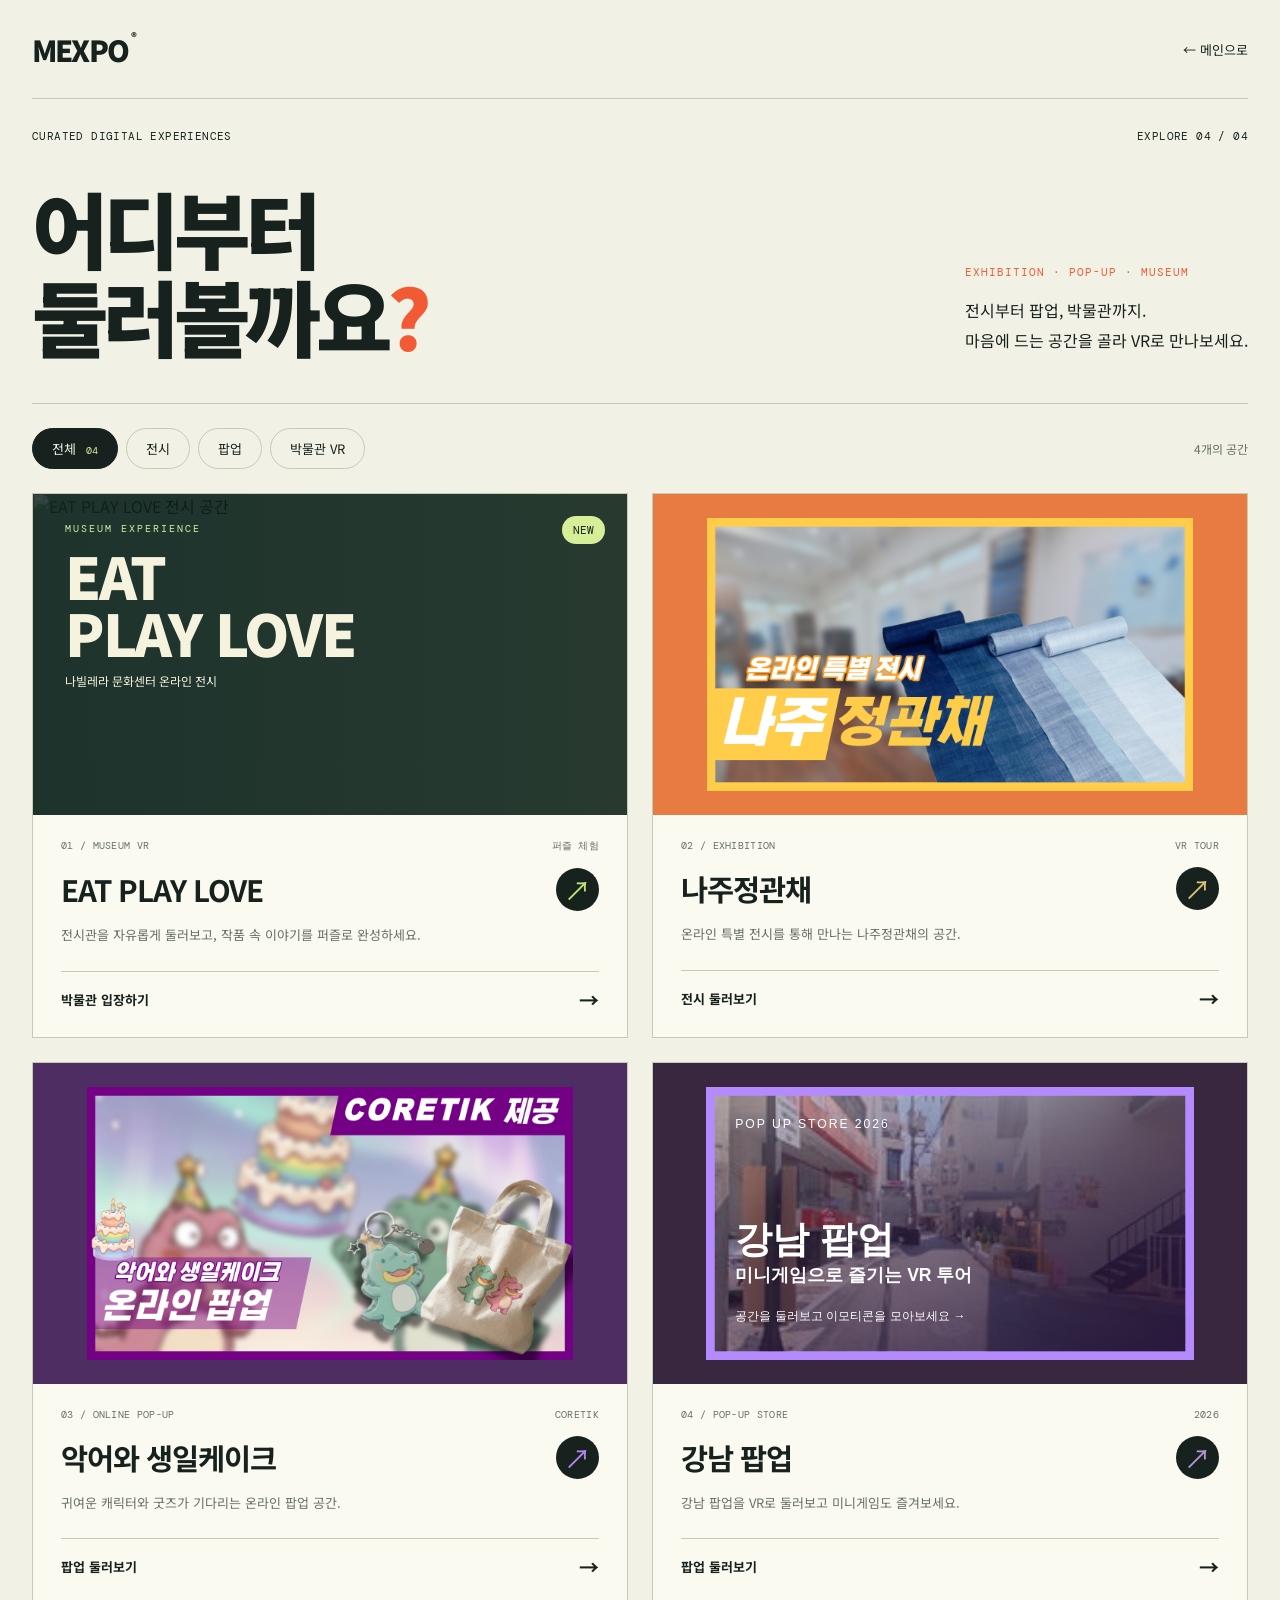
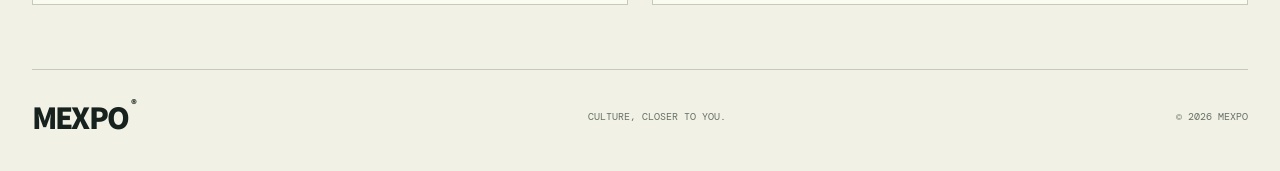
==== exhibitions.html @ e3e65625 "Connect MEXPO all-tours button to four-experience catalog" ====
<!doctype html>
<html lang="ko">
<head>
  <meta charset="utf-8"><meta name="viewport" content="width=device-width,initial-scale=1">
  <title>전시 & 팝업 둘러보기 — MEXPO</title>
  <meta name="description" content="나주정관채 전시, 악어와 생일케이크 팝업, 강남 팝업, EAT PLAY LOVE 박물관 VR을 만나보세요.">
  <link rel="preconnect" href="https://fonts.googleapis.com">
  <link href="https://fonts.googleapis.com/css2?family=DM+Mono&family=Noto+Sans+KR:wght@400;500;700;800;900&display=swap" rel="stylesheet">
  <link rel="stylesheet" href="exhibitions.css">
</head>
<body>
  <header class="catalog-header"><a class="logo" href="mexpo.html" target="_top">MEXPO<span>®</span></a><a class="back-link" href="mexpo.html#tours" target="_top">← 메인으로</a></header>
  <main>
    <div class="eyebrow-row"><span>CURATED DIGITAL EXPERIENCES</span><span>EXPLORE 04 / 04</span></div>
    <section class="catalog-intro"><h1>어디부터<br>둘러볼까요<span>?</span></h1><div><p class="intro-kicker">EXHIBITION · POP-UP · MUSEUM</p><p class="intro-copy">전시부터 팝업, 박물관까지.<br>마음에 드는 공간을 골라 VR로 만나보세요.</p></div></section>
    <div class="catalog-toolbar"><div class="filters" role="group" aria-label="전시 종류 선택"><button class="active" data-filter="all" aria-pressed="true">전체 <span>04</span></button><button data-filter="exhibition" aria-pressed="false">전시</button><button data-filter="popup" aria-pressed="false">팝업</button><button data-filter="museum" aria-pressed="false">박물관 VR</button></div><p class="result-count" aria-live="polite">4개의 공간</p></div>
    <section class="catalog-grid" aria-label="VR 전시 목록">
      <article class="experience-card museum" data-category="museum"><a class="card-link" href="https://asdfasdf44.github.io/mandadoC/museum-tour/tour.html?startscene=scene_room0" target="_top"><div class="card-art museum-art"><img src="https://asdfasdf44.github.io/mandadoC/museum-tour/panos/Room2.tiles/thumb.jpg" alt="EAT PLAY LOVE 전시 공간"><div class="museum-art-title"><span>MUSEUM EXPERIENCE</span><strong>EAT<br>PLAY LOVE</strong><span>나빌레라 문화센터 온라인 전시</span></div><span class="new-badge">NEW</span></div><div class="card-copy"><div class="card-meta"><span>01 / MUSEUM VR</span><span>퍼즐 체험</span></div><div class="card-title-row"><h2>EAT PLAY LOVE</h2><span class="enter-arrow" aria-hidden="true">↗</span></div><p>전시관을 자유롭게 둘러보고, 작품 속 이야기를 퍼즐로 완성하세요.</p><span class="card-action">박물관 입장하기 <span aria-hidden="true">→</span></span></div></a></article>
      <article class="experience-card indigo" data-category="exhibition"><a class="card-link" href="https://asdfasdf44.github.io/mandadoC/vtour/tour.html" target="_top"><div class="card-art"><img src="poster_1.png" alt="온라인 특별 전시 나주정관채 포스터"></div><div class="card-copy"><div class="card-meta"><span>02 / EXHIBITION</span><span>VR TOUR</span></div><div class="card-title-row"><h2>나주정관채</h2><span class="enter-arrow" aria-hidden="true">↗</span></div><p>온라인 특별 전시를 통해 만나는 나주정관채의 공간.</p><span class="card-action">전시 둘러보기 <span aria-hidden="true">→</span></span></div></a></article>
      <article class="experience-card cake" data-category="popup"><a class="card-link" href="https://asdfasdf44.github.io/mandadoC/popup-tour/" target="_top"><div class="card-art"><img src="poster_2.png" alt="악어와 생일케이크 온라인 팝업 포스터"></div><div class="card-copy"><div class="card-meta"><span>03 / ONLINE POP-UP</span><span>CORETIK</span></div><div class="card-title-row"><h2>악어와 생일케이크</h2><span class="enter-arrow" aria-hidden="true">↗</span></div><p>귀여운 캐릭터와 굿즈가 기다리는 온라인 팝업 공간.</p><span class="card-action">팝업 둘러보기 <span aria-hidden="true">→</span></span></div></a></article>
      <article class="experience-card gangnam" data-category="popup"><a class="card-link" href="https://asdfasdf44.github.io/mandadoC/gangnam-popup/tour.html" target="_top"><div class="card-art"><img src="poster_3.svg" alt="강남 팝업 2026 미니게임 VR 투어 포스터"></div><div class="card-copy"><div class="card-meta"><span>04 / POP-UP STORE</span><span>2026</span></div><div class="card-title-row"><h2>강남 팝업</h2><span class="enter-arrow" aria-hidden="true">↗</span></div><p>강남 팝업을 VR로 둘러보고 미니게임도 즐겨보세요.</p><span class="card-action">팝업 둘러보기 <span aria-hidden="true">→</span></span></div></a></article>
    </section>
  </main>
  <footer><a class="logo" href="mexpo.html" target="_top">MEXPO<span>®</span></a><span>CULTURE, CLOSER TO YOU.</span><small>© 2026 MEXPO</small></footer>
  <script src="exhibitions.js"></script>
</body>
</html>
---- exhibitions.css ----
:root{--paper:#f1f2e5;--ink:#17221e;--muted:#687068;--line:#c4cbb9;--orange:#f15a35}*{box-sizing:border-box}body{margin:0;background:var(--paper);color:var(--ink);font-family:'Noto Sans KR',sans-serif}a{color:inherit;text-decoration:none}button{font:inherit}button,a{-webkit-tap-highlight-color:transparent}a:focus-visible,button:focus-visible{outline:3px solid var(--orange);outline-offset:5px}.catalog-header,main,footer{width:min(1280px,calc(100% - 64px));margin:auto}.catalog-header{display:flex;align-items:center;justify-content:space-between;padding:28px 0;border-bottom:1px solid var(--line)}.logo{font-size:29px;font-weight:900;letter-spacing:-1.8px}.logo span{font-size:11px;vertical-align:top;letter-spacing:0;margin-left:3px}.back-link{font-size:13px}.eyebrow-row{display:flex;justify-content:space-between;margin:30px 0 0;font:11px 'DM Mono',monospace;letter-spacing:.4px}.catalog-intro{display:flex;align-items:flex-end;justify-content:space-between;gap:30px;padding:40px 0 44px}h1{font-size:clamp(52px,6.5vw,90px);line-height:1.06;letter-spacing:-6px;margin:0;font-weight:900}h1 span{color:var(--orange)}.intro-kicker{font:11px 'DM Mono',monospace;letter-spacing:1px;color:var(--orange)}.intro-copy{font-size:16px;line-height:1.9;margin-bottom:4px}.catalog-toolbar{display:flex;align-items:center;justify-content:space-between;border-top:1px solid var(--line);padding:24px 0}.filters{display:flex;gap:8px;flex-wrap:wrap}.filters button{padding:10px 19px;border:1px solid var(--line);border-radius:100px;background:transparent;color:var(--ink);cursor:pointer;font-size:13px}.filters button.active{background:var(--ink);border-color:var(--ink);color:var(--paper)}.filters span{font:10px 'DM Mono',monospace;margin-left:6px;color:#d6ed9e}.result-count{font-size:12px;color:var(--muted)}.catalog-grid{display:grid;grid-template-columns:repeat(2,minmax(0,1fr));gap:24px;padding-bottom:64px}.experience-card{--accent:#e2be7b;border:1px solid var(--line);background:#fafaf0;min-width:0;transition:transform .25s,box-shadow .25s}.card-link{display:block;height:100%}.experience-card:hover{transform:translateY(-5px);box-shadow:0 15px 30px #17221e13}.card-art{position:relative;aspect-ratio:1.85;overflow:hidden;padding:24px;background:#e77b41}.card-art img{width:100%;height:100%;display:block;object-fit:contain;transition:transform .5s}.experience-card:hover .card-art img{transform:scale(1.025)}.cake{--accent:#b186ee}.cake .card-art{background:#4d2d62}.gangnam{--accent:#b594d0}.gangnam .card-art{background:#39273f}.museum{--accent:#bce572}.museum-art{padding:0;background:#283a30}.museum-art>img{position:absolute;inset:0;object-fit:cover;filter:brightness(.43);width:100%;height:100%}.museum-art::after{content:'';position:absolute;inset:0;background:linear-gradient(90deg,#152e2899,transparent)}.museum-art-title{position:relative;z-index:1;color:#f5f3de;padding:28px 32px;display:flex;flex-direction:column;gap:12px}.museum-art-title>span:first-child{font:10px 'DM Mono',monospace;letter-spacing:2px;color:#d5eea5}.museum-art-title strong{font-size:clamp(34px,4.5vw,62px);line-height:.98;letter-spacing:-2px;font-weight:900}.museum-art-title>span:last-child{font-size:12px}.new-badge{position:absolute;z-index:2;top:22px;right:22px;background:#d6ee97;color:var(--ink);padding:7px 11px;border-radius:20px;font:11px 'DM Mono',monospace}.card-copy{padding:24px 28px 27px}.card-meta{display:flex;justify-content:space-between;font:10px 'DM Mono',monospace;color:var(--muted);letter-spacing:.3px}.card-title-row{display:flex;align-items:center;justify-content:space-between;gap:12px;margin-top:15px}.card-title-row h2{font-size:clamp(21px,2.3vw,30px);letter-spacing:-1px;line-height:1.35;margin:0;word-break:keep-all}.enter-arrow{display:grid;place-items:center;flex:none;width:43px;height:43px;border-radius:50%;background:var(--ink);color:var(--accent);font-size:27px;transition:transform .25s}.experience-card:hover .enter-arrow{transform:rotate(45deg);background:var(--accent);color:var(--ink)}.card-copy p{font-size:13px;line-height:1.8;color:var(--muted);margin:12px 0 24px;word-break:keep-all}.card-action{display:flex;justify-content:space-between;border-top:1px solid var(--line);padding-top:18px;font-size:13px;font-weight:700}.card-action span{font-size:20px;line-height:1}.experience-card[hidden]{display:none}footer{display:flex;align-items:center;justify-content:space-between;gap:20px;padding:25px 0 34px;border-top:1px solid var(--line)}footer>span,footer small{font:10px 'DM Mono',monospace;color:var(--muted)}@media(max-width:700px){.catalog-header,main,footer{width:calc(100% - 36px)}.catalog-header{padding:20px 0}.logo{font-size:25px}.eyebrow-row{font-size:9px}.catalog-intro{display:block;padding:34px 0 25px}h1{font-size:57px;letter-spacing:-4px}.catalog-intro>div{margin-top:24px}.intro-copy{font-size:14px}.catalog-toolbar{gap:15px;align-items:flex-start}.filters{gap:6px}.filters button{padding:9px 13px;font-size:12px}.result-count{white-space:nowrap;font-size:10px;margin-top:12px}.catalog-grid{grid-template-columns:1fr;gap:20px;padding-bottom:38px}.card-copy{padding:22px}.museum-art-title strong{font-size:49px}.museum-art-title{padding:25px}.card-art{padding:18px}.museum-art{padding:0}footer{flex-wrap:wrap}footer>span{display:none}}@media(prefers-reduced-motion:reduce){*{transition:none!important}}
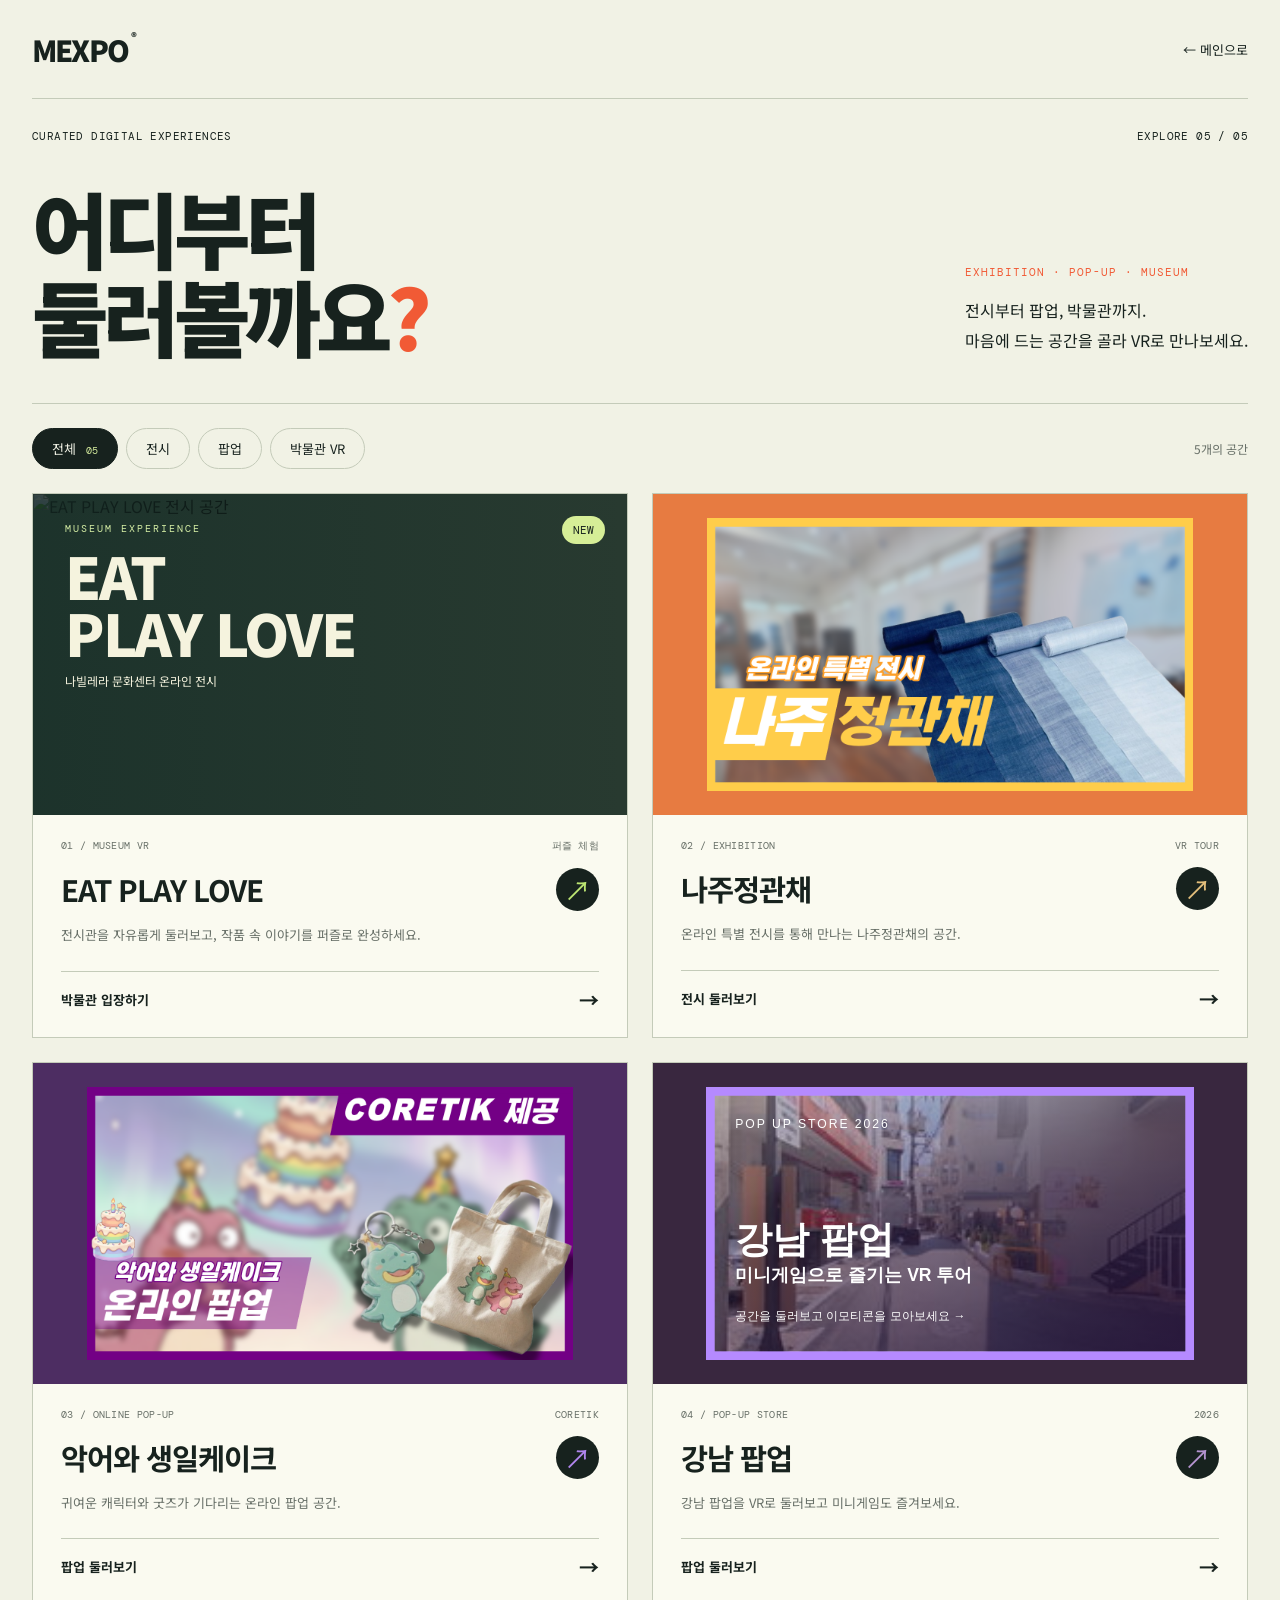
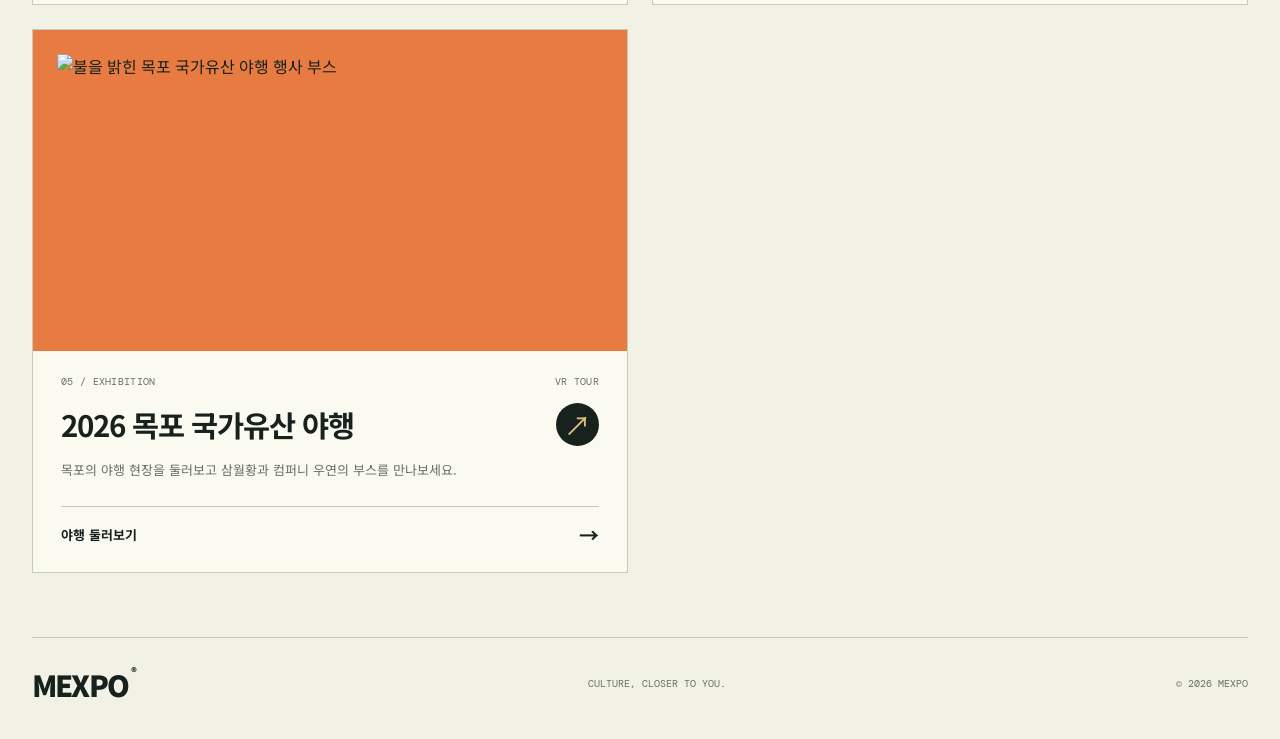
==== commit 25ba70c8: "Link Mokpo heritage night VR tour from exhibitions" ====
--- a/exhibitions.html
+++ b/exhibitions.html
@@ -3,7 +3,7 @@
 <head>
   <meta charset="utf-8"><meta name="viewport" content="width=device-width,initial-scale=1">
   <title>전시 & 팝업 둘러보기 — MEXPO</title>
-  <meta name="description" content="나주정관채 전시, 악어와 생일케이크 팝업, 강남 팝업, EAT PLAY LOVE 박물관 VR을 만나보세요.">
+  <meta name="description" content="나주정관채 전시, 악어와 생일케이크 팝업, 강남 팝업, EAT PLAY LOVE 박물관, 목포 국가유산 야행을 VR로 만나보세요.">
   <link rel="preconnect" href="https://fonts.googleapis.com">
   <link href="https://fonts.googleapis.com/css2?family=DM+Mono&family=Noto+Sans+KR:wght@400;500;700;800;900&display=swap" rel="stylesheet">
   <link rel="stylesheet" href="exhibitions.css">
@@ -11,14 +11,15 @@
 <body>
   <header class="catalog-header"><a class="logo" href="mexpo.html" target="_top">MEXPO<span>®</span></a><a class="back-link" href="mexpo.html#tours" target="_top">← 메인으로</a></header>
   <main>
-    <div class="eyebrow-row"><span>CURATED DIGITAL EXPERIENCES</span><span>EXPLORE 04 / 04</span></div>
+    <div class="eyebrow-row"><span>CURATED DIGITAL EXPERIENCES</span><span>EXPLORE 05 / 05</span></div>
     <section class="catalog-intro"><h1>어디부터<br>둘러볼까요<span>?</span></h1><div><p class="intro-kicker">EXHIBITION · POP-UP · MUSEUM</p><p class="intro-copy">전시부터 팝업, 박물관까지.<br>마음에 드는 공간을 골라 VR로 만나보세요.</p></div></section>
-    <div class="catalog-toolbar"><div class="filters" role="group" aria-label="전시 종류 선택"><button class="active" data-filter="all" aria-pressed="true">전체 <span>04</span></button><button data-filter="exhibition" aria-pressed="false">전시</button><button data-filter="popup" aria-pressed="false">팝업</button><button data-filter="museum" aria-pressed="false">박물관 VR</button></div><p class="result-count" aria-live="polite">4개의 공간</p></div>
+    <div class="catalog-toolbar"><div class="filters" role="group" aria-label="전시 종류 선택"><button class="active" data-filter="all" aria-pressed="true">전체 <span>05</span></button><button data-filter="exhibition" aria-pressed="false">전시</button><button data-filter="popup" aria-pressed="false">팝업</button><button data-filter="museum" aria-pressed="false">박물관 VR</button></div><p class="result-count" aria-live="polite">5개의 공간</p></div>
     <section class="catalog-grid" aria-label="VR 전시 목록">
-      <article class="experience-card museum" data-category="museum"><a class="card-link" href="https://asdfasdf44.github.io/mandadoC/museum-tour/tour.html?startscene=scene_room0" target="_top"><div class="card-art museum-art"><img src="https://asdfasdf44.github.io/mandadoC/museum-tour/panos/Room2.tiles/thumb.jpg" alt="EAT PLAY LOVE 전시 공간"><div class="museum-art-title"><span>MUSEUM EXPERIENCE</span><strong>EAT<br>PLAY LOVE</strong><span>나빌레라 문화센터 온라인 전시</span></div><span class="new-badge">NEW</span></div><div class="card-copy"><div class="card-meta"><span>01 / MUSEUM VR</span><span>퍼즐 체험</span></div><div class="card-title-row"><h2>EAT PLAY LOVE</h2><span class="enter-arrow" aria-hidden="true">↗</span></div><p>전시관을 자유롭게 둘러보고, 작품 속 이야기를 퍼즐로 완성하세요.</p><span class="card-action">박물관 입장하기 <span aria-hidden="true">→</span></span></div></a></article>
+      <article class="experience-card museum" data-category="museum"><a class="card-link" href="https://asdfasdf44.github.io/mandadoC/museum-tour/tour.html?startscene=scene_room0&amp;v=20261014-final" target="_top"><div class="card-art museum-art"><img src="https://asdfasdf44.github.io/mandadoC/museum-tour/panos/Room2.tiles/thumb.jpg" alt="EAT PLAY LOVE 전시 공간"><div class="museum-art-title"><span>MUSEUM EXPERIENCE</span><strong>EAT<br>PLAY LOVE</strong><span>나빌레라 문화센터 온라인 전시</span></div><span class="new-badge">NEW</span></div><div class="card-copy"><div class="card-meta"><span>01 / MUSEUM VR</span><span>퍼즐 체험</span></div><div class="card-title-row"><h2>EAT PLAY LOVE</h2><span class="enter-arrow" aria-hidden="true">↗</span></div><p>전시관을 자유롭게 둘러보고, 작품 속 이야기를 퍼즐로 완성하세요.</p><span class="card-action">박물관 입장하기 <span aria-hidden="true">→</span></span></div></a></article>
       <article class="experience-card indigo" data-category="exhibition"><a class="card-link" href="https://asdfasdf44.github.io/mandadoC/vtour/tour.html" target="_top"><div class="card-art"><img src="poster_1.png" alt="온라인 특별 전시 나주정관채 포스터"></div><div class="card-copy"><div class="card-meta"><span>02 / EXHIBITION</span><span>VR TOUR</span></div><div class="card-title-row"><h2>나주정관채</h2><span class="enter-arrow" aria-hidden="true">↗</span></div><p>온라인 특별 전시를 통해 만나는 나주정관채의 공간.</p><span class="card-action">전시 둘러보기 <span aria-hidden="true">→</span></span></div></a></article>
       <article class="experience-card cake" data-category="popup"><a class="card-link" href="https://asdfasdf44.github.io/mandadoC/popup-tour/" target="_top"><div class="card-art"><img src="poster_2.png" alt="악어와 생일케이크 온라인 팝업 포스터"></div><div class="card-copy"><div class="card-meta"><span>03 / ONLINE POP-UP</span><span>CORETIK</span></div><div class="card-title-row"><h2>악어와 생일케이크</h2><span class="enter-arrow" aria-hidden="true">↗</span></div><p>귀여운 캐릭터와 굿즈가 기다리는 온라인 팝업 공간.</p><span class="card-action">팝업 둘러보기 <span aria-hidden="true">→</span></span></div></a></article>
       <article class="experience-card gangnam" data-category="popup"><a class="card-link" href="https://asdfasdf44.github.io/mandadoC/gangnam-popup/tour.html" target="_top"><div class="card-art"><img src="poster_3.svg" alt="강남 팝업 2026 미니게임 VR 투어 포스터"></div><div class="card-copy"><div class="card-meta"><span>04 / POP-UP STORE</span><span>2026</span></div><div class="card-title-row"><h2>강남 팝업</h2><span class="enter-arrow" aria-hidden="true">↗</span></div><p>강남 팝업을 VR로 둘러보고 미니게임도 즐겨보세요.</p><span class="card-action">팝업 둘러보기 <span aria-hidden="true">→</span></span></div></a></article>
+      <article class="experience-card indigo" data-category="exhibition"><a class="card-link" href="https://asdfasdf44.github.io/mandadoC/mokpo-night-tour/tour.html" target="_top"><div class="card-art"><img src="https://asdfasdf44.github.io/mandadoC/mokpo-night-tour/cover.webp" alt="불을 밝힌 목포 국가유산 야행 행사 부스" loading="lazy"></div><div class="card-copy"><div class="card-meta"><span>05 / EXHIBITION</span><span>VR TOUR</span></div><div class="card-title-row"><h2>2026 목포 국가유산 야행</h2><span class="enter-arrow" aria-hidden="true">↗</span></div><p>목포의 야행 현장을 둘러보고 삼월황과 컴퍼니 우연의 부스를 만나보세요.</p><span class="card-action">야행 둘러보기 <span aria-hidden="true">→</span></span></div></a></article>
     </section>
   </main>
   <footer><a class="logo" href="mexpo.html" target="_top">MEXPO<span>®</span></a><span>CULTURE, CLOSER TO YOU.</span><small>© 2026 MEXPO</small></footer>
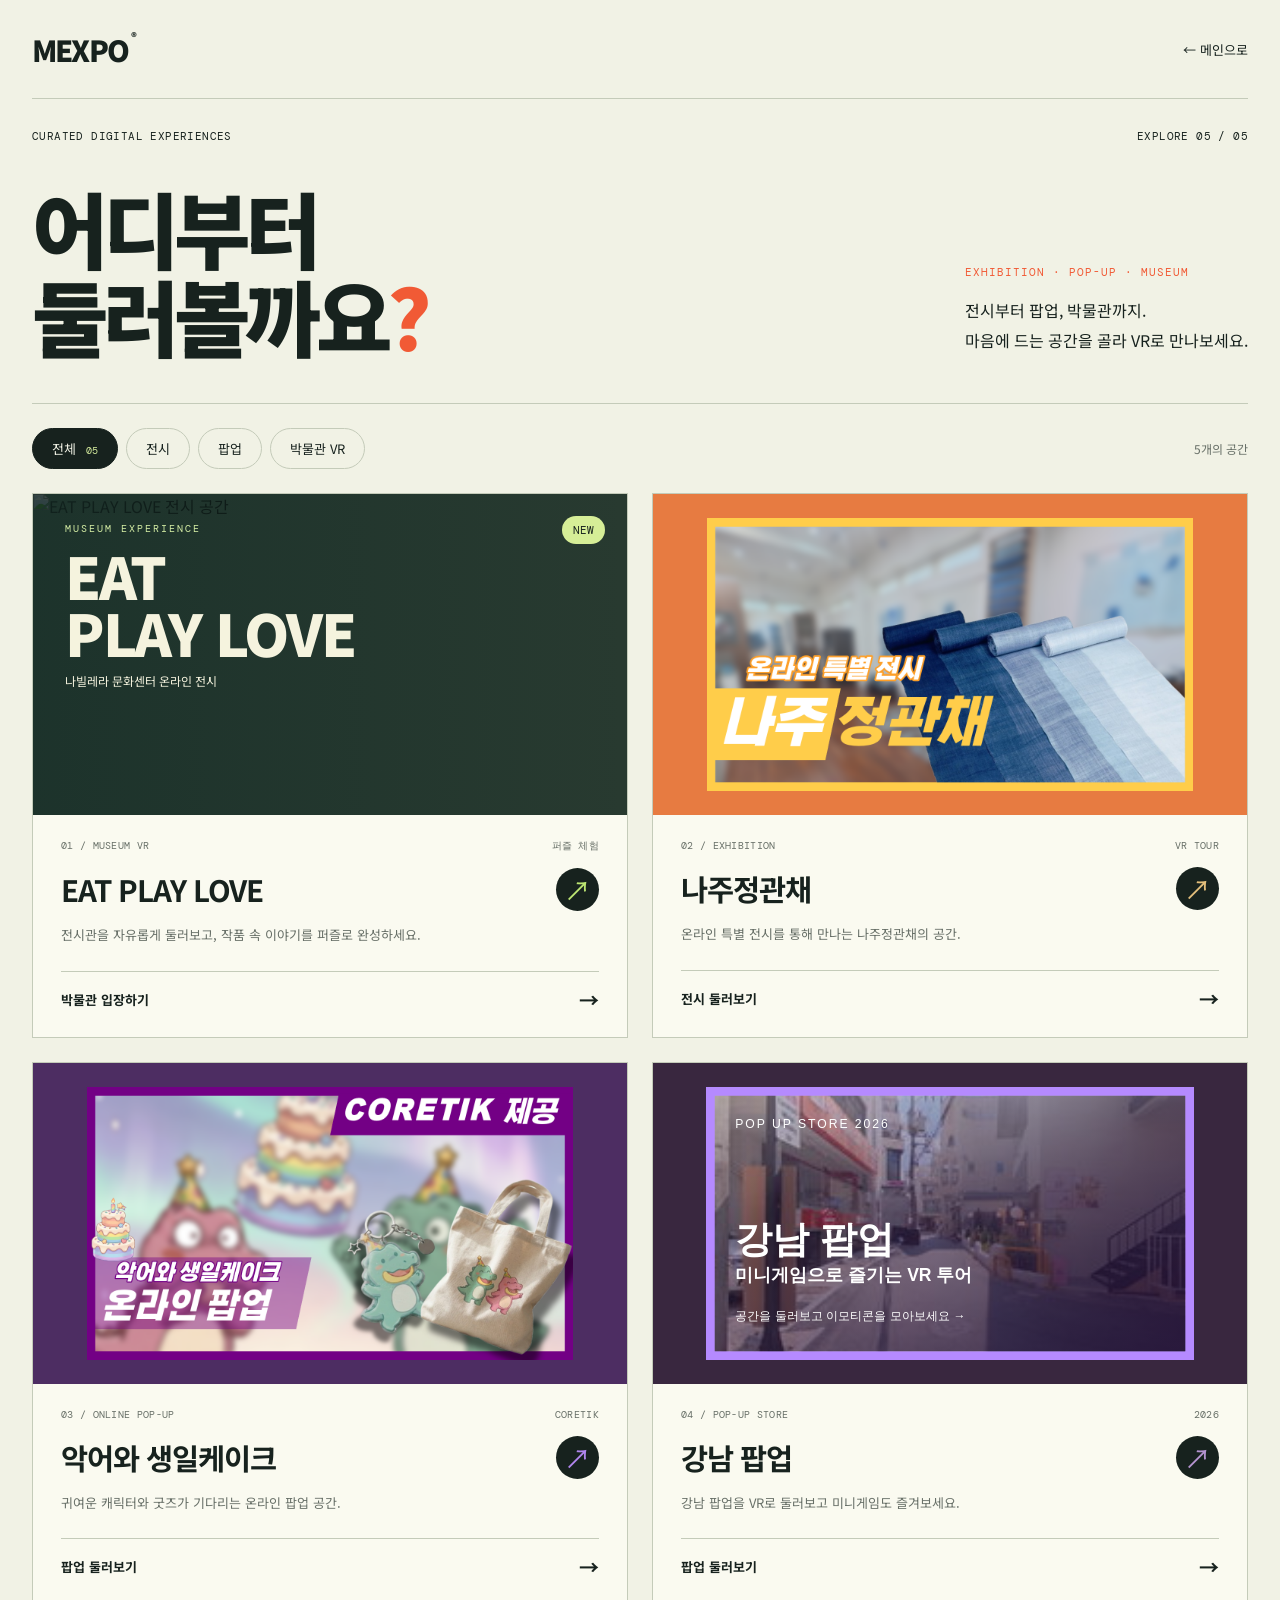
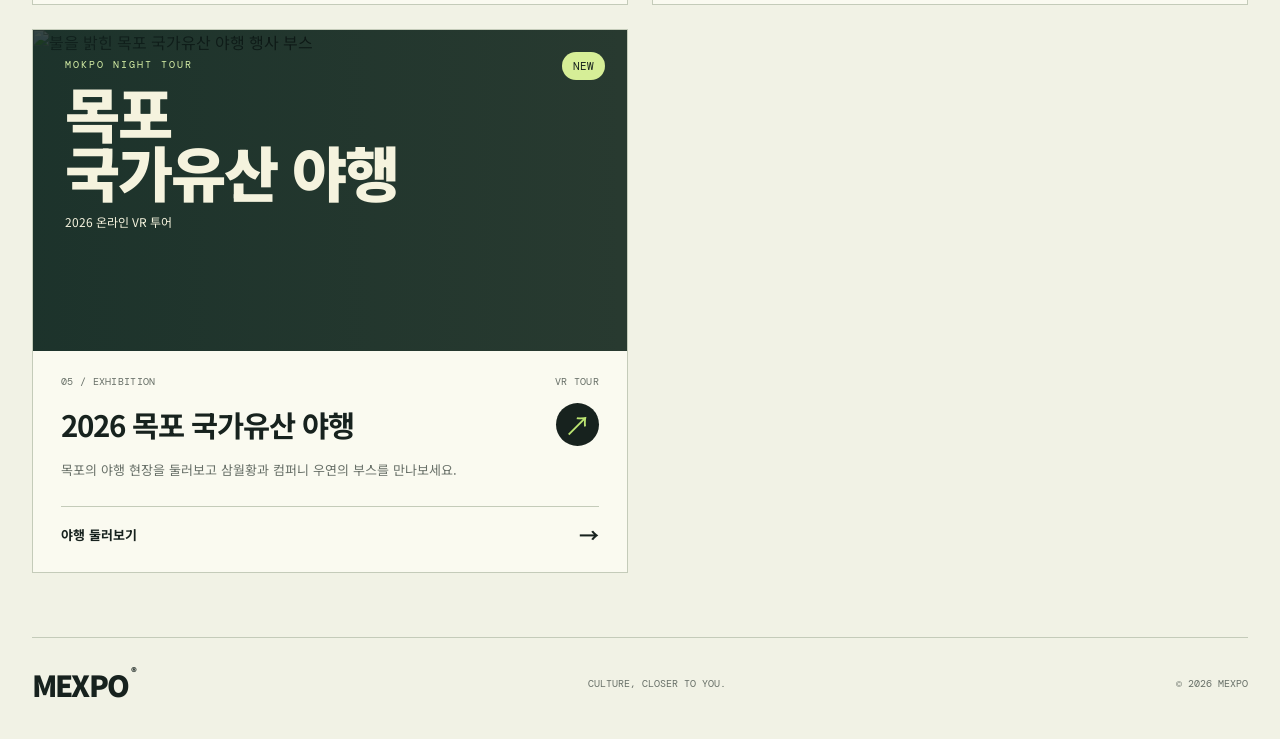
==== commit f02f7959: "Style Mokpo exhibition card and open tours in new tabs" ====
--- a/exhibitions.html
+++ b/exhibitions.html
@@ -15,11 +15,11 @@
     <section class="catalog-intro"><h1>어디부터<br>둘러볼까요<span>?</span></h1><div><p class="intro-kicker">EXHIBITION · POP-UP · MUSEUM</p><p class="intro-copy">전시부터 팝업, 박물관까지.<br>마음에 드는 공간을 골라 VR로 만나보세요.</p></div></section>
     <div class="catalog-toolbar"><div class="filters" role="group" aria-label="전시 종류 선택"><button class="active" data-filter="all" aria-pressed="true">전체 <span>05</span></button><button data-filter="exhibition" aria-pressed="false">전시</button><button data-filter="popup" aria-pressed="false">팝업</button><button data-filter="museum" aria-pressed="false">박물관 VR</button></div><p class="result-count" aria-live="polite">5개의 공간</p></div>
     <section class="catalog-grid" aria-label="VR 전시 목록">
-      <article class="experience-card museum" data-category="museum"><a class="card-link" href="https://asdfasdf44.github.io/mandadoC/museum-tour/tour.html?startscene=scene_room0&amp;v=20261014-final" target="_top"><div class="card-art museum-art"><img src="https://asdfasdf44.github.io/mandadoC/museum-tour/panos/Room2.tiles/thumb.jpg" alt="EAT PLAY LOVE 전시 공간"><div class="museum-art-title"><span>MUSEUM EXPERIENCE</span><strong>EAT<br>PLAY LOVE</strong><span>나빌레라 문화센터 온라인 전시</span></div><span class="new-badge">NEW</span></div><div class="card-copy"><div class="card-meta"><span>01 / MUSEUM VR</span><span>퍼즐 체험</span></div><div class="card-title-row"><h2>EAT PLAY LOVE</h2><span class="enter-arrow" aria-hidden="true">↗</span></div><p>전시관을 자유롭게 둘러보고, 작품 속 이야기를 퍼즐로 완성하세요.</p><span class="card-action">박물관 입장하기 <span aria-hidden="true">→</span></span></div></a></article>
-      <article class="experience-card indigo" data-category="exhibition"><a class="card-link" href="https://asdfasdf44.github.io/mandadoC/vtour/tour.html" target="_top"><div class="card-art"><img src="poster_1.png" alt="온라인 특별 전시 나주정관채 포스터"></div><div class="card-copy"><div class="card-meta"><span>02 / EXHIBITION</span><span>VR TOUR</span></div><div class="card-title-row"><h2>나주정관채</h2><span class="enter-arrow" aria-hidden="true">↗</span></div><p>온라인 특별 전시를 통해 만나는 나주정관채의 공간.</p><span class="card-action">전시 둘러보기 <span aria-hidden="true">→</span></span></div></a></article>
-      <article class="experience-card cake" data-category="popup"><a class="card-link" href="https://asdfasdf44.github.io/mandadoC/popup-tour/" target="_top"><div class="card-art"><img src="poster_2.png" alt="악어와 생일케이크 온라인 팝업 포스터"></div><div class="card-copy"><div class="card-meta"><span>03 / ONLINE POP-UP</span><span>CORETIK</span></div><div class="card-title-row"><h2>악어와 생일케이크</h2><span class="enter-arrow" aria-hidden="true">↗</span></div><p>귀여운 캐릭터와 굿즈가 기다리는 온라인 팝업 공간.</p><span class="card-action">팝업 둘러보기 <span aria-hidden="true">→</span></span></div></a></article>
-      <article class="experience-card gangnam" data-category="popup"><a class="card-link" href="https://asdfasdf44.github.io/mandadoC/gangnam-popup/tour.html" target="_top"><div class="card-art"><img src="poster_3.svg" alt="강남 팝업 2026 미니게임 VR 투어 포스터"></div><div class="card-copy"><div class="card-meta"><span>04 / POP-UP STORE</span><span>2026</span></div><div class="card-title-row"><h2>강남 팝업</h2><span class="enter-arrow" aria-hidden="true">↗</span></div><p>강남 팝업을 VR로 둘러보고 미니게임도 즐겨보세요.</p><span class="card-action">팝업 둘러보기 <span aria-hidden="true">→</span></span></div></a></article>
-      <article class="experience-card indigo" data-category="exhibition"><a class="card-link" href="https://asdfasdf44.github.io/mandadoC/mokpo-night-tour/tour.html" target="_top"><div class="card-art"><img src="https://asdfasdf44.github.io/mandadoC/mokpo-night-tour/cover.webp" alt="불을 밝힌 목포 국가유산 야행 행사 부스" loading="lazy"></div><div class="card-copy"><div class="card-meta"><span>05 / EXHIBITION</span><span>VR TOUR</span></div><div class="card-title-row"><h2>2026 목포 국가유산 야행</h2><span class="enter-arrow" aria-hidden="true">↗</span></div><p>목포의 야행 현장을 둘러보고 삼월황과 컴퍼니 우연의 부스를 만나보세요.</p><span class="card-action">야행 둘러보기 <span aria-hidden="true">→</span></span></div></a></article>
+      <article class="experience-card museum" data-category="museum"><a class="card-link" href="https://asdfasdf44.github.io/mandadoC/museum-tour/tour.html?startscene=scene_room0&amp;v=20261014-final" target="_blank" rel="noopener noreferrer"><div class="card-art museum-art"><img src="https://asdfasdf44.github.io/mandadoC/museum-tour/panos/Room2.tiles/thumb.jpg" alt="EAT PLAY LOVE 전시 공간"><div class="museum-art-title"><span>MUSEUM EXPERIENCE</span><strong>EAT<br>PLAY LOVE</strong><span>나빌레라 문화센터 온라인 전시</span></div><span class="new-badge">NEW</span></div><div class="card-copy"><div class="card-meta"><span>01 / MUSEUM VR</span><span>퍼즐 체험</span></div><div class="card-title-row"><h2>EAT PLAY LOVE</h2><span class="enter-arrow" aria-hidden="true">↗</span></div><p>전시관을 자유롭게 둘러보고, 작품 속 이야기를 퍼즐로 완성하세요.</p><span class="card-action">박물관 입장하기 <span aria-hidden="true">→</span></span></div></a></article>
+      <article class="experience-card indigo" data-category="exhibition"><a class="card-link" href="https://asdfasdf44.github.io/mandadoC/vtour/tour.html" target="_blank" rel="noopener noreferrer"><div class="card-art"><img src="poster_1.png" alt="온라인 특별 전시 나주정관채 포스터"></div><div class="card-copy"><div class="card-meta"><span>02 / EXHIBITION</span><span>VR TOUR</span></div><div class="card-title-row"><h2>나주정관채</h2><span class="enter-arrow" aria-hidden="true">↗</span></div><p>온라인 특별 전시를 통해 만나는 나주정관채의 공간.</p><span class="card-action">전시 둘러보기 <span aria-hidden="true">→</span></span></div></a></article>
+      <article class="experience-card cake" data-category="popup"><a class="card-link" href="https://asdfasdf44.github.io/mandadoC/popup-tour/" target="_blank" rel="noopener noreferrer"><div class="card-art"><img src="poster_2.png" alt="악어와 생일케이크 온라인 팝업 포스터"></div><div class="card-copy"><div class="card-meta"><span>03 / ONLINE POP-UP</span><span>CORETIK</span></div><div class="card-title-row"><h2>악어와 생일케이크</h2><span class="enter-arrow" aria-hidden="true">↗</span></div><p>귀여운 캐릭터와 굿즈가 기다리는 온라인 팝업 공간.</p><span class="card-action">팝업 둘러보기 <span aria-hidden="true">→</span></span></div></a></article>
+      <article class="experience-card gangnam" data-category="popup"><a class="card-link" href="https://asdfasdf44.github.io/mandadoC/gangnam-popup/tour.html" target="_blank" rel="noopener noreferrer"><div class="card-art"><img src="poster_3.svg" alt="강남 팝업 2026 미니게임 VR 투어 포스터"></div><div class="card-copy"><div class="card-meta"><span>04 / POP-UP STORE</span><span>2026</span></div><div class="card-title-row"><h2>강남 팝업</h2><span class="enter-arrow" aria-hidden="true">↗</span></div><p>강남 팝업을 VR로 둘러보고 미니게임도 즐겨보세요.</p><span class="card-action">팝업 둘러보기 <span aria-hidden="true">→</span></span></div></a></article>
+      <article class="experience-card museum mokpo" data-category="exhibition"><a class="card-link" href="https://asdfasdf44.github.io/mandadoC/mokpo-night-tour/tour.html?v=thumb-fix" target="_blank" rel="noopener noreferrer"><div class="card-art museum-art"><img src="https://asdfasdf44.github.io/mandadoC/mokpo-night-tour/cover.webp" alt="불을 밝힌 목포 국가유산 야행 행사 부스" loading="lazy"><div class="museum-art-title"><span>MOKPO NIGHT TOUR</span><strong>목포<br>국가유산 야행</strong><span>2026 온라인 VR 투어</span></div><span class="new-badge">NEW</span></div><div class="card-copy"><div class="card-meta"><span>05 / EXHIBITION</span><span>VR TOUR</span></div><div class="card-title-row"><h2>2026 목포 국가유산 야행</h2><span class="enter-arrow" aria-hidden="true">↗</span></div><p>목포의 야행 현장을 둘러보고 삼월황과 컴퍼니 우연의 부스를 만나보세요.</p><span class="card-action">야행 둘러보기 <span aria-hidden="true">→</span></span></div></a></article>
     </section>
   </main>
   <footer><a class="logo" href="mexpo.html" target="_top">MEXPO<span>®</span></a><span>CULTURE, CLOSER TO YOU.</span><small>© 2026 MEXPO</small></footer>
--- a/exhibitions.css
+++ b/exhibitions.css
@@ -1 +1,3 @@
 :root{--paper:#f1f2e5;--ink:#17221e;--muted:#687068;--line:#c4cbb9;--orange:#f15a35}*{box-sizing:border-box}body{margin:0;background:var(--paper);color:var(--ink);font-family:'Noto Sans KR',sans-serif}a{color:inherit;text-decoration:none}button{font:inherit}button,a{-webkit-tap-highlight-color:transparent}a:focus-visible,button:focus-visible{outline:3px solid var(--orange);outline-offset:5px}.catalog-header,main,footer{width:min(1280px,calc(100% - 64px));margin:auto}.catalog-header{display:flex;align-items:center;justify-content:space-between;padding:28px 0;border-bottom:1px solid var(--line)}.logo{font-size:29px;font-weight:900;letter-spacing:-1.8px}.logo span{font-size:11px;vertical-align:top;letter-spacing:0;margin-left:3px}.back-link{font-size:13px}.eyebrow-row{display:flex;justify-content:space-between;margin:30px 0 0;font:11px 'DM Mono',monospace;letter-spacing:.4px}.catalog-intro{display:flex;align-items:flex-end;justify-content:space-between;gap:30px;padding:40px 0 44px}h1{font-size:clamp(52px,6.5vw,90px);line-height:1.06;letter-spacing:-6px;margin:0;font-weight:900}h1 span{color:var(--orange)}.intro-kicker{font:11px 'DM Mono',monospace;letter-spacing:1px;color:var(--orange)}.intro-copy{font-size:16px;line-height:1.9;margin-bottom:4px}.catalog-toolbar{display:flex;align-items:center;justify-content:space-between;border-top:1px solid var(--line);padding:24px 0}.filters{display:flex;gap:8px;flex-wrap:wrap}.filters button{padding:10px 19px;border:1px solid var(--line);border-radius:100px;background:transparent;color:var(--ink);cursor:pointer;font-size:13px}.filters button.active{background:var(--ink);border-color:var(--ink);color:var(--paper)}.filters span{font:10px 'DM Mono',monospace;margin-left:6px;color:#d6ed9e}.result-count{font-size:12px;color:var(--muted)}.catalog-grid{display:grid;grid-template-columns:repeat(2,minmax(0,1fr));gap:24px;padding-bottom:64px}.experience-card{--accent:#e2be7b;border:1px solid var(--line);background:#fafaf0;min-width:0;transition:transform .25s,box-shadow .25s}.card-link{display:block;height:100%}.experience-card:hover{transform:translateY(-5px);box-shadow:0 15px 30px #17221e13}.card-art{position:relative;aspect-ratio:1.85;overflow:hidden;padding:24px;background:#e77b41}.card-art img{width:100%;height:100%;display:block;object-fit:contain;transition:transform .5s}.experience-card:hover .card-art img{transform:scale(1.025)}.cake{--accent:#b186ee}.cake .card-art{background:#4d2d62}.gangnam{--accent:#b594d0}.gangnam .card-art{background:#39273f}.museum{--accent:#bce572}.museum-art{padding:0;background:#283a30}.museum-art>img{position:absolute;inset:0;object-fit:cover;filter:brightness(.43);width:100%;height:100%}.museum-art::after{content:'';position:absolute;inset:0;background:linear-gradient(90deg,#152e2899,transparent)}.museum-art-title{position:relative;z-index:1;color:#f5f3de;padding:28px 32px;display:flex;flex-direction:column;gap:12px}.museum-art-title>span:first-child{font:10px 'DM Mono',monospace;letter-spacing:2px;color:#d5eea5}.museum-art-title strong{font-size:clamp(34px,4.5vw,62px);line-height:.98;letter-spacing:-2px;font-weight:900}.museum-art-title>span:last-child{font-size:12px}.new-badge{position:absolute;z-index:2;top:22px;right:22px;background:#d6ee97;color:var(--ink);padding:7px 11px;border-radius:20px;font:11px 'DM Mono',monospace}.card-copy{padding:24px 28px 27px}.card-meta{display:flex;justify-content:space-between;font:10px 'DM Mono',monospace;color:var(--muted);letter-spacing:.3px}.card-title-row{display:flex;align-items:center;justify-content:space-between;gap:12px;margin-top:15px}.card-title-row h2{font-size:clamp(21px,2.3vw,30px);letter-spacing:-1px;line-height:1.35;margin:0;word-break:keep-all}.enter-arrow{display:grid;place-items:center;flex:none;width:43px;height:43px;border-radius:50%;background:var(--ink);color:var(--accent);font-size:27px;transition:transform .25s}.experience-card:hover .enter-arrow{transform:rotate(45deg);background:var(--accent);color:var(--ink)}.card-copy p{font-size:13px;line-height:1.8;color:var(--muted);margin:12px 0 24px;word-break:keep-all}.card-action{display:flex;justify-content:space-between;border-top:1px solid var(--line);padding-top:18px;font-size:13px;font-weight:700}.card-action span{font-size:20px;line-height:1}.experience-card[hidden]{display:none}footer{display:flex;align-items:center;justify-content:space-between;gap:20px;padding:25px 0 34px;border-top:1px solid var(--line)}footer>span,footer small{font:10px 'DM Mono',monospace;color:var(--muted)}@media(max-width:700px){.catalog-header,main,footer{width:calc(100% - 36px)}.catalog-header{padding:20px 0}.logo{font-size:25px}.eyebrow-row{font-size:9px}.catalog-intro{display:block;padding:34px 0 25px}h1{font-size:57px;letter-spacing:-4px}.catalog-intro>div{margin-top:24px}.intro-copy{font-size:14px}.catalog-toolbar{gap:15px;align-items:flex-start}.filters{gap:6px}.filters button{padding:9px 13px;font-size:12px}.result-count{white-space:nowrap;font-size:10px;margin-top:12px}.catalog-grid{grid-template-columns:1fr;gap:20px;padding-bottom:38px}.card-copy{padding:22px}.museum-art-title strong{font-size:49px}.museum-art-title{padding:25px}.card-art{padding:18px}.museum-art{padding:0}footer{flex-wrap:wrap}footer>span{display:none}}@media(prefers-reduced-motion:reduce){*{transition:none!important}}
+.mokpo .museum-art-title strong{font-size:clamp(25px,6vw,60px);word-break:keep-all}
+@media(max-width:420px){.mokpo .museum-art-title{padding:18px 20px;gap:8px}.mokpo .new-badge{top:14px;right:14px}}
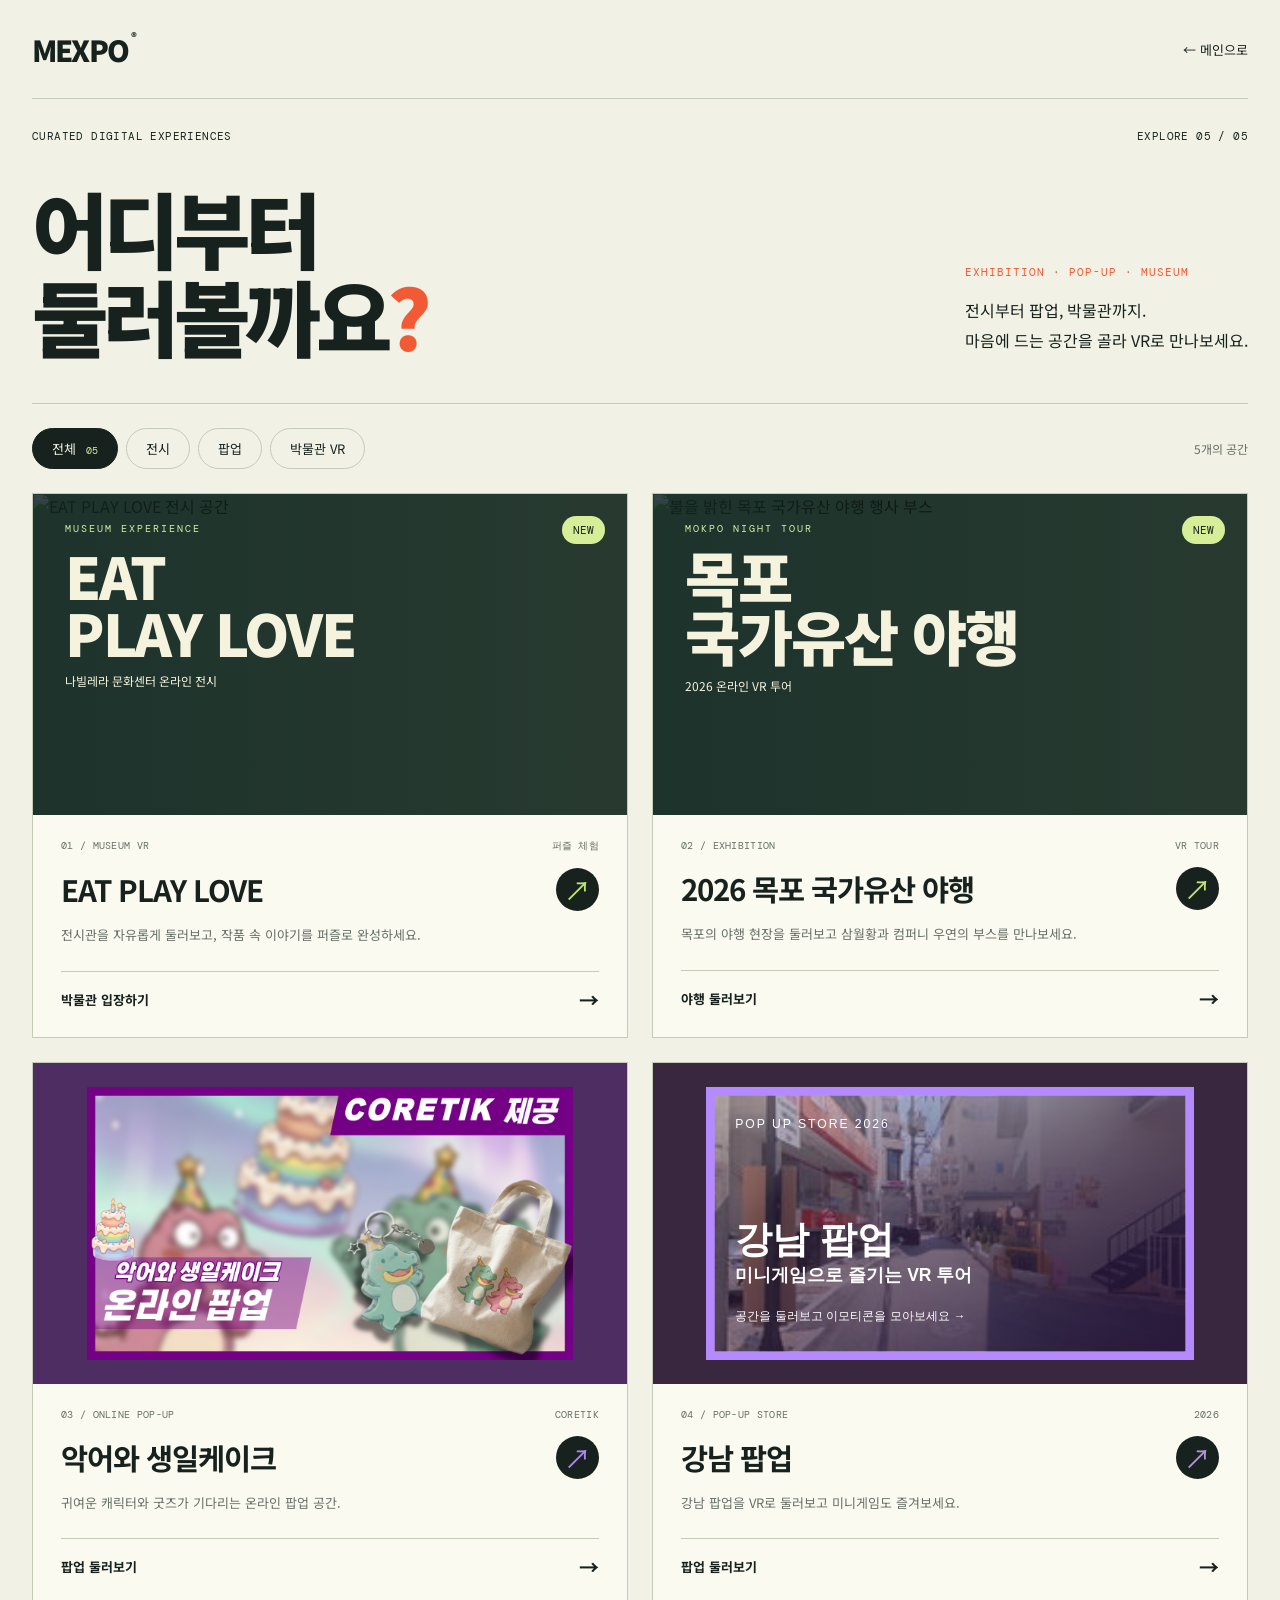
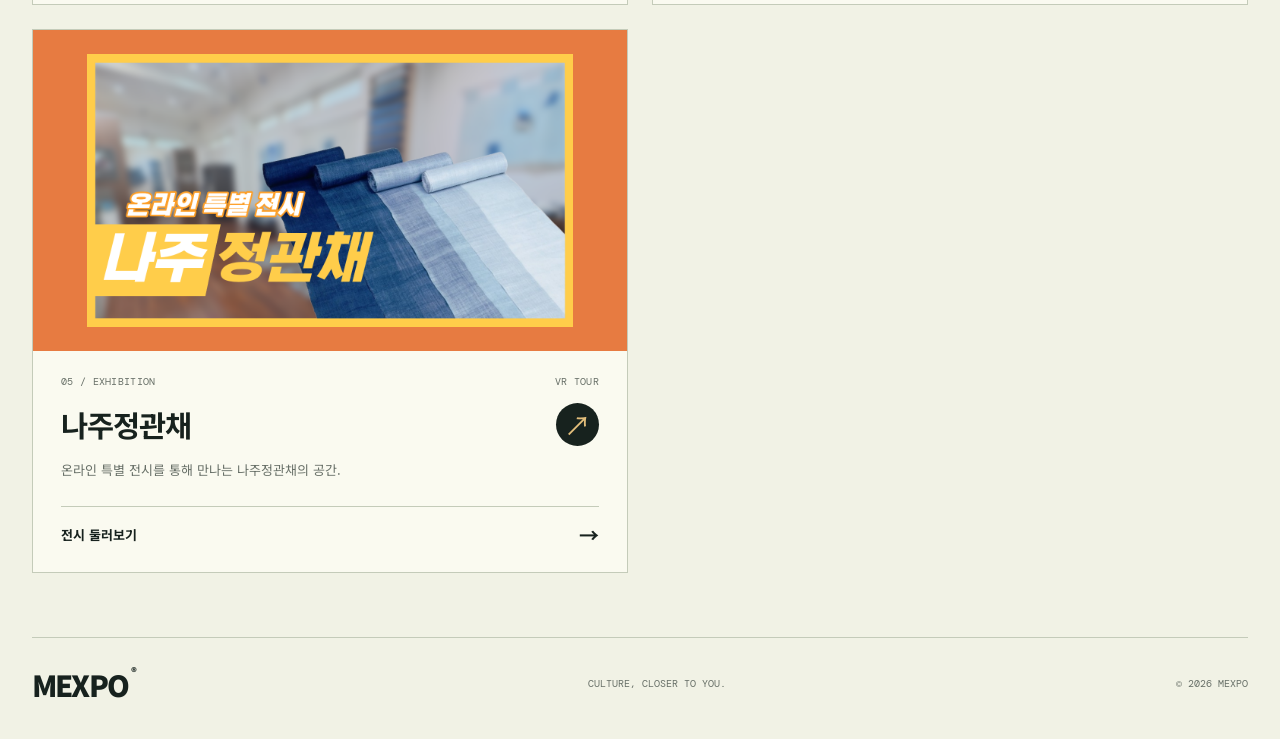
==== commit e527aa3f: "Swap Mokpo and Naju exhibition cards" ====
--- a/exhibitions.html
+++ b/exhibitions.html
@@ -16,10 +16,10 @@
     <div class="catalog-toolbar"><div class="filters" role="group" aria-label="전시 종류 선택"><button class="active" data-filter="all" aria-pressed="true">전체 <span>05</span></button><button data-filter="exhibition" aria-pressed="false">전시</button><button data-filter="popup" aria-pressed="false">팝업</button><button data-filter="museum" aria-pressed="false">박물관 VR</button></div><p class="result-count" aria-live="polite">5개의 공간</p></div>
     <section class="catalog-grid" aria-label="VR 전시 목록">
       <article class="experience-card museum" data-category="museum"><a class="card-link" href="https://asdfasdf44.github.io/mandadoC/museum-tour/tour.html?startscene=scene_room0&amp;v=20261014-final" target="_blank" rel="noopener noreferrer"><div class="card-art museum-art"><img src="https://asdfasdf44.github.io/mandadoC/museum-tour/panos/Room2.tiles/thumb.jpg" alt="EAT PLAY LOVE 전시 공간"><div class="museum-art-title"><span>MUSEUM EXPERIENCE</span><strong>EAT<br>PLAY LOVE</strong><span>나빌레라 문화센터 온라인 전시</span></div><span class="new-badge">NEW</span></div><div class="card-copy"><div class="card-meta"><span>01 / MUSEUM VR</span><span>퍼즐 체험</span></div><div class="card-title-row"><h2>EAT PLAY LOVE</h2><span class="enter-arrow" aria-hidden="true">↗</span></div><p>전시관을 자유롭게 둘러보고, 작품 속 이야기를 퍼즐로 완성하세요.</p><span class="card-action">박물관 입장하기 <span aria-hidden="true">→</span></span></div></a></article>
-      <article class="experience-card indigo" data-category="exhibition"><a class="card-link" href="https://asdfasdf44.github.io/mandadoC/vtour/tour.html" target="_blank" rel="noopener noreferrer"><div class="card-art"><img src="poster_1.png" alt="온라인 특별 전시 나주정관채 포스터"></div><div class="card-copy"><div class="card-meta"><span>02 / EXHIBITION</span><span>VR TOUR</span></div><div class="card-title-row"><h2>나주정관채</h2><span class="enter-arrow" aria-hidden="true">↗</span></div><p>온라인 특별 전시를 통해 만나는 나주정관채의 공간.</p><span class="card-action">전시 둘러보기 <span aria-hidden="true">→</span></span></div></a></article>
+      <article class="experience-card museum mokpo" data-category="exhibition"><a class="card-link" href="https://asdfasdf44.github.io/mandadoC/mokpo-night-tour/tour.html?v=thumb-fix" target="_blank" rel="noopener noreferrer"><div class="card-art museum-art"><img src="https://asdfasdf44.github.io/mandadoC/mokpo-night-tour/cover.webp" alt="불을 밝힌 목포 국가유산 야행 행사 부스" loading="lazy"><div class="museum-art-title"><span>MOKPO NIGHT TOUR</span><strong>목포<br>국가유산 야행</strong><span>2026 온라인 VR 투어</span></div><span class="new-badge">NEW</span></div><div class="card-copy"><div class="card-meta"><span>02 / EXHIBITION</span><span>VR TOUR</span></div><div class="card-title-row"><h2>2026 목포 국가유산 야행</h2><span class="enter-arrow" aria-hidden="true">↗</span></div><p>목포의 야행 현장을 둘러보고 삼월황과 컴퍼니 우연의 부스를 만나보세요.</p><span class="card-action">야행 둘러보기 <span aria-hidden="true">→</span></span></div></a></article>
       <article class="experience-card cake" data-category="popup"><a class="card-link" href="https://asdfasdf44.github.io/mandadoC/popup-tour/" target="_blank" rel="noopener noreferrer"><div class="card-art"><img src="poster_2.png" alt="악어와 생일케이크 온라인 팝업 포스터"></div><div class="card-copy"><div class="card-meta"><span>03 / ONLINE POP-UP</span><span>CORETIK</span></div><div class="card-title-row"><h2>악어와 생일케이크</h2><span class="enter-arrow" aria-hidden="true">↗</span></div><p>귀여운 캐릭터와 굿즈가 기다리는 온라인 팝업 공간.</p><span class="card-action">팝업 둘러보기 <span aria-hidden="true">→</span></span></div></a></article>
       <article class="experience-card gangnam" data-category="popup"><a class="card-link" href="https://asdfasdf44.github.io/mandadoC/gangnam-popup/tour.html" target="_blank" rel="noopener noreferrer"><div class="card-art"><img src="poster_3.svg" alt="강남 팝업 2026 미니게임 VR 투어 포스터"></div><div class="card-copy"><div class="card-meta"><span>04 / POP-UP STORE</span><span>2026</span></div><div class="card-title-row"><h2>강남 팝업</h2><span class="enter-arrow" aria-hidden="true">↗</span></div><p>강남 팝업을 VR로 둘러보고 미니게임도 즐겨보세요.</p><span class="card-action">팝업 둘러보기 <span aria-hidden="true">→</span></span></div></a></article>
-      <article class="experience-card museum mokpo" data-category="exhibition"><a class="card-link" href="https://asdfasdf44.github.io/mandadoC/mokpo-night-tour/tour.html?v=thumb-fix" target="_blank" rel="noopener noreferrer"><div class="card-art museum-art"><img src="https://asdfasdf44.github.io/mandadoC/mokpo-night-tour/cover.webp" alt="불을 밝힌 목포 국가유산 야행 행사 부스" loading="lazy"><div class="museum-art-title"><span>MOKPO NIGHT TOUR</span><strong>목포<br>국가유산 야행</strong><span>2026 온라인 VR 투어</span></div><span class="new-badge">NEW</span></div><div class="card-copy"><div class="card-meta"><span>05 / EXHIBITION</span><span>VR TOUR</span></div><div class="card-title-row"><h2>2026 목포 국가유산 야행</h2><span class="enter-arrow" aria-hidden="true">↗</span></div><p>목포의 야행 현장을 둘러보고 삼월황과 컴퍼니 우연의 부스를 만나보세요.</p><span class="card-action">야행 둘러보기 <span aria-hidden="true">→</span></span></div></a></article>
+      <article class="experience-card indigo" data-category="exhibition"><a class="card-link" href="https://asdfasdf44.github.io/mandadoC/vtour/tour.html" target="_blank" rel="noopener noreferrer"><div class="card-art"><img src="poster_1.png" alt="온라인 특별 전시 나주정관채 포스터"></div><div class="card-copy"><div class="card-meta"><span>05 / EXHIBITION</span><span>VR TOUR</span></div><div class="card-title-row"><h2>나주정관채</h2><span class="enter-arrow" aria-hidden="true">↗</span></div><p>온라인 특별 전시를 통해 만나는 나주정관채의 공간.</p><span class="card-action">전시 둘러보기 <span aria-hidden="true">→</span></span></div></a></article>
     </section>
   </main>
   <footer><a class="logo" href="mexpo.html" target="_top">MEXPO<span>®</span></a><span>CULTURE, CLOSER TO YOU.</span><small>© 2026 MEXPO</small></footer>
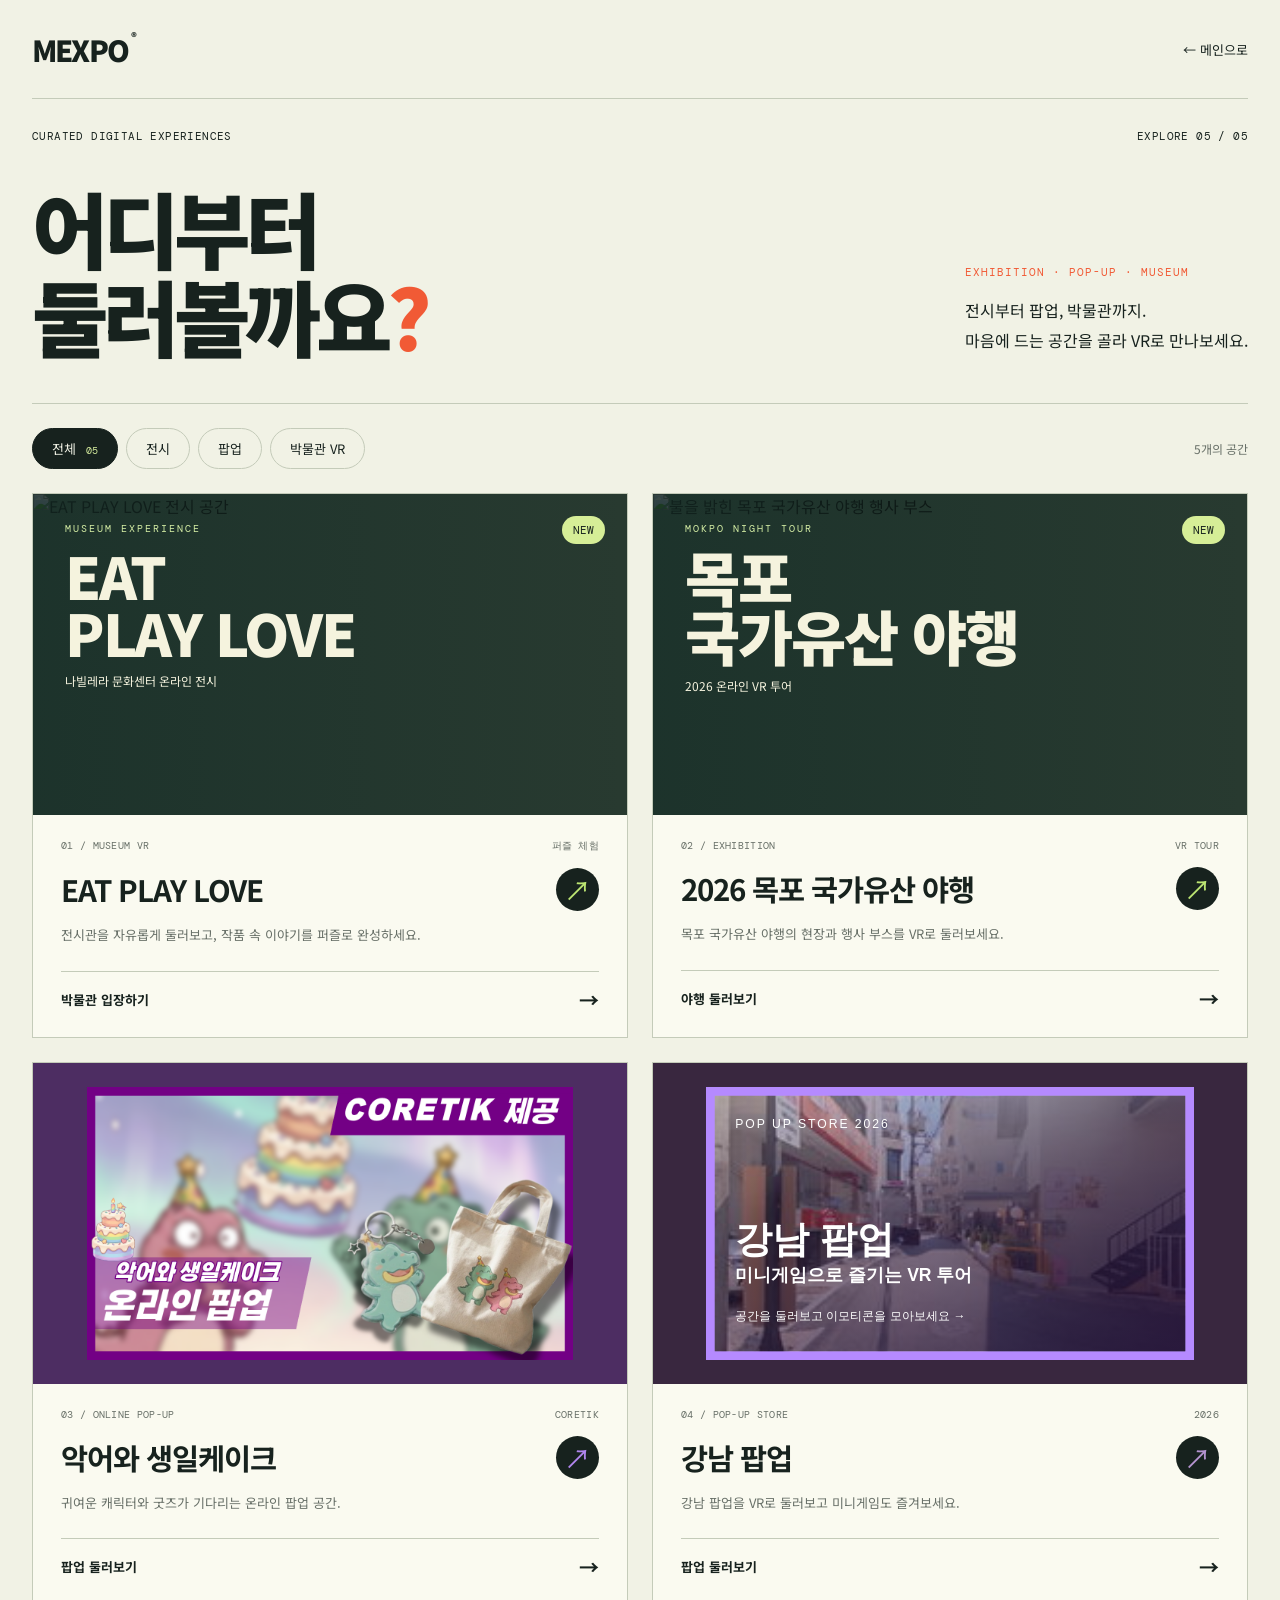
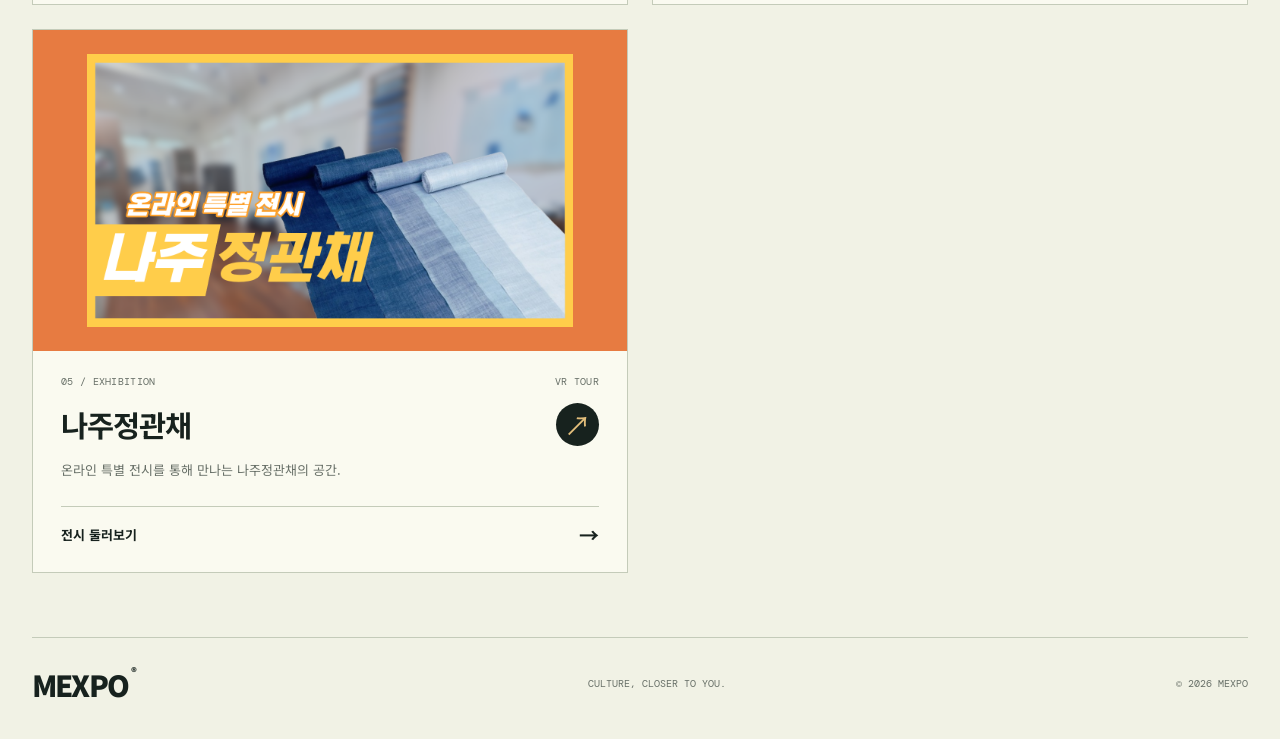
==== commit c87f9002: "Update the Mokpo exhibition description and tour link" ====
--- a/exhibitions.html
+++ b/exhibitions.html
@@ -16,7 +16,7 @@
     <div class="catalog-toolbar"><div class="filters" role="group" aria-label="전시 종류 선택"><button class="active" data-filter="all" aria-pressed="true">전체 <span>05</span></button><button data-filter="exhibition" aria-pressed="false">전시</button><button data-filter="popup" aria-pressed="false">팝업</button><button data-filter="museum" aria-pressed="false">박물관 VR</button></div><p class="result-count" aria-live="polite">5개의 공간</p></div>
     <section class="catalog-grid" aria-label="VR 전시 목록">
       <article class="experience-card museum" data-category="museum"><a class="card-link" href="https://asdfasdf44.github.io/mandadoC/museum-tour/tour.html?startscene=scene_room0&amp;v=20261014-final" target="_blank" rel="noopener noreferrer"><div class="card-art museum-art"><img src="https://asdfasdf44.github.io/mandadoC/museum-tour/panos/Room2.tiles/thumb.jpg" alt="EAT PLAY LOVE 전시 공간"><div class="museum-art-title"><span>MUSEUM EXPERIENCE</span><strong>EAT<br>PLAY LOVE</strong><span>나빌레라 문화센터 온라인 전시</span></div><span class="new-badge">NEW</span></div><div class="card-copy"><div class="card-meta"><span>01 / MUSEUM VR</span><span>퍼즐 체험</span></div><div class="card-title-row"><h2>EAT PLAY LOVE</h2><span class="enter-arrow" aria-hidden="true">↗</span></div><p>전시관을 자유롭게 둘러보고, 작품 속 이야기를 퍼즐로 완성하세요.</p><span class="card-action">박물관 입장하기 <span aria-hidden="true">→</span></span></div></a></article>
-      <article class="experience-card museum mokpo" data-category="exhibition"><a class="card-link" href="https://asdfasdf44.github.io/mandadoC/mokpo-night-tour/tour.html?v=thumb-fix" target="_blank" rel="noopener noreferrer"><div class="card-art museum-art"><img src="https://asdfasdf44.github.io/mandadoC/mokpo-night-tour/cover.webp" alt="불을 밝힌 목포 국가유산 야행 행사 부스" loading="lazy"><div class="museum-art-title"><span>MOKPO NIGHT TOUR</span><strong>목포<br>국가유산 야행</strong><span>2026 온라인 VR 투어</span></div><span class="new-badge">NEW</span></div><div class="card-copy"><div class="card-meta"><span>02 / EXHIBITION</span><span>VR TOUR</span></div><div class="card-title-row"><h2>2026 목포 국가유산 야행</h2><span class="enter-arrow" aria-hidden="true">↗</span></div><p>목포의 야행 현장을 둘러보고 삼월황과 컴퍼니 우연의 부스를 만나보세요.</p><span class="card-action">야행 둘러보기 <span aria-hidden="true">→</span></span></div></a></article>
+      <article class="experience-card museum mokpo" data-category="exhibition"><a class="card-link" href="https://asdfasdf44.github.io/mandadoC/mokpo-night-tour/tour.html?v=welcome-poster" target="_blank" rel="noopener noreferrer"><div class="card-art museum-art"><img src="https://asdfasdf44.github.io/mandadoC/mokpo-night-tour/cover.webp" alt="불을 밝힌 목포 국가유산 야행 행사 부스" loading="lazy"><div class="museum-art-title"><span>MOKPO NIGHT TOUR</span><strong>목포<br>국가유산 야행</strong><span>2026 온라인 VR 투어</span></div><span class="new-badge">NEW</span></div><div class="card-copy"><div class="card-meta"><span>02 / EXHIBITION</span><span>VR TOUR</span></div><div class="card-title-row"><h2>2026 목포 국가유산 야행</h2><span class="enter-arrow" aria-hidden="true">↗</span></div><p>목포 국가유산 야행의 현장과 행사 부스를 VR로 둘러보세요.</p><span class="card-action">야행 둘러보기 <span aria-hidden="true">→</span></span></div></a></article>
       <article class="experience-card cake" data-category="popup"><a class="card-link" href="https://asdfasdf44.github.io/mandadoC/popup-tour/" target="_blank" rel="noopener noreferrer"><div class="card-art"><img src="poster_2.png" alt="악어와 생일케이크 온라인 팝업 포스터"></div><div class="card-copy"><div class="card-meta"><span>03 / ONLINE POP-UP</span><span>CORETIK</span></div><div class="card-title-row"><h2>악어와 생일케이크</h2><span class="enter-arrow" aria-hidden="true">↗</span></div><p>귀여운 캐릭터와 굿즈가 기다리는 온라인 팝업 공간.</p><span class="card-action">팝업 둘러보기 <span aria-hidden="true">→</span></span></div></a></article>
       <article class="experience-card gangnam" data-category="popup"><a class="card-link" href="https://asdfasdf44.github.io/mandadoC/gangnam-popup/tour.html" target="_blank" rel="noopener noreferrer"><div class="card-art"><img src="poster_3.svg" alt="강남 팝업 2026 미니게임 VR 투어 포스터"></div><div class="card-copy"><div class="card-meta"><span>04 / POP-UP STORE</span><span>2026</span></div><div class="card-title-row"><h2>강남 팝업</h2><span class="enter-arrow" aria-hidden="true">↗</span></div><p>강남 팝업을 VR로 둘러보고 미니게임도 즐겨보세요.</p><span class="card-action">팝업 둘러보기 <span aria-hidden="true">→</span></span></div></a></article>
       <article class="experience-card indigo" data-category="exhibition"><a class="card-link" href="https://asdfasdf44.github.io/mandadoC/vtour/tour.html" target="_blank" rel="noopener noreferrer"><div class="card-art"><img src="poster_1.png" alt="온라인 특별 전시 나주정관채 포스터"></div><div class="card-copy"><div class="card-meta"><span>05 / EXHIBITION</span><span>VR TOUR</span></div><div class="card-title-row"><h2>나주정관채</h2><span class="enter-arrow" aria-hidden="true">↗</span></div><p>온라인 특별 전시를 통해 만나는 나주정관채의 공간.</p><span class="card-action">전시 둘러보기 <span aria-hidden="true">→</span></span></div></a></article>
